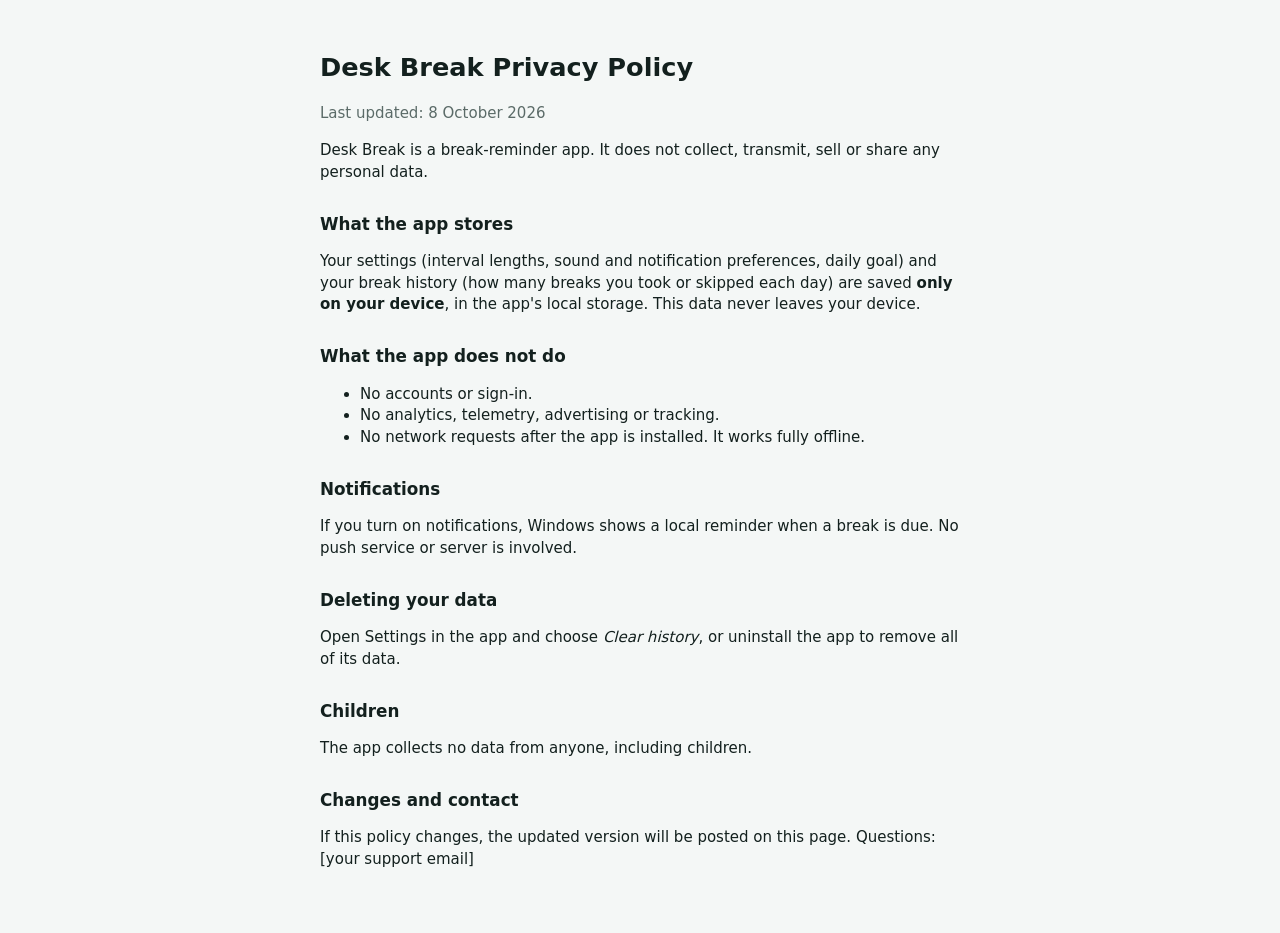
==== privacy.html @ 172990c3 "Initial release 1.0.0" ====
<!doctype html>
<html lang="en">
<head>
  <meta charset="utf-8">
  <meta name="viewport" content="width=device-width, initial-scale=1">
  <title>Desk Break · Privacy Policy</title>
  <link rel="icon" type="image/png" sizes="32x32" href="icons/favicon-32.png">
  <link rel="stylesheet" href="styles.css">
  <style>
    main { max-width: 680px; margin: 0 auto; padding: 32px 20px 48px; }
    h1 { font-size: 1.6rem; }
    h2 { margin-top: 28px; }
    p, li { color: var(--text); }
    .updated { color: var(--muted); }
  </style>
</head>
<body>
  <main>
    <h1>Desk Break Privacy Policy</h1>
    <p class="updated">Last updated: 8 October 2026</p>

    <p>Desk Break is a break-reminder app. It does not collect, transmit, sell or share any personal data.</p>

    <h2>What the app stores</h2>
    <p>Your settings (interval lengths, sound and notification preferences, daily goal) and your break history (how many breaks you took or skipped each day) are saved <strong>only on your device</strong>, in the app's local storage. This data never leaves your device.</p>

    <h2>What the app does not do</h2>
    <ul>
      <li>No accounts or sign-in.</li>
      <li>No analytics, telemetry, advertising or tracking.</li>
      <li>No network requests after the app is installed. It works fully offline.</li>
    </ul>

    <h2>Notifications</h2>
    <p>If you turn on notifications, Windows shows a local reminder when a break is due. No push service or server is involved.</p>

    <h2>Deleting your data</h2>
    <p>Open Settings in the app and choose <em>Clear history</em>, or uninstall the app to remove all of its data.</p>

    <h2>Children</h2>
    <p>The app collects no data from anyone, including children.</p>

    <h2>Changes and contact</h2>
    <p>If this policy changes, the updated version will be posted on this page. Questions: <span>[your support email]</span></p>
  </main>
</body>
</html>
---- styles.css ----
:root {
  --bg: #f4f7f6;
  --card: #ffffff;
  --text: #13201e;
  --muted: #5b6b68;
  --line: #dfe7e5;
  --accent: #0f766e;
  --accent-strong: #0b5f58;
  --accent-soft: #d5efeb;
  --on-accent: #ffffff;
  --warn: #b45309;
  --warn-soft: #fdf0dc;
  --danger: #b42318;
  --shadow: 0 1px 2px rgb(16 40 36 / 6%), 0 8px 24px rgb(16 40 36 / 6%);
  color-scheme: light;
}

@media (prefers-color-scheme: dark) {
  :root {
    --bg: #0e1513;
    --card: #17211f;
    --text: #e6eeec;
    --muted: #9db0ac;
    --line: #2a3835;
    --accent: #2dd4bf;
    --accent-strong: #5eead4;
    --accent-soft: #163f3a;
    --on-accent: #062a26;
    --warn: #fbbf24;
    --warn-soft: #3a2c10;
    --danger: #f97066;
    --shadow: 0 1px 2px rgb(0 0 0 / 30%), 0 8px 24px rgb(0 0 0 / 25%);
    color-scheme: dark;
  }
}

* { box-sizing: border-box; }
[hidden] { display: none !important; }

html, body { margin: 0; }
body {
  font-family: "Segoe UI Variable Text", "Segoe UI", system-ui, -apple-system, Roboto, sans-serif;
  background: var(--bg);
  color: var(--text);
  font-size: 15px;
  line-height: 1.45;
  min-height: 100vh;
  -webkit-font-smoothing: antialiased;
}

.visually-hidden {
  position: absolute; width: 1px; height: 1px; overflow: hidden;
  clip: rect(0 0 0 0); white-space: nowrap;
}

/* ---------- top bar ---------- */

.topbar {
  display: flex; align-items: center; justify-content: space-between;
  padding: 12px clamp(16px, 4vw, 32px);
}
.brand { display: flex; align-items: center; gap: 10px; font-weight: 600; font-size: 1.05rem; }
.brand img { border-radius: 7px; }

.icon-btn {
  display: grid; place-items: center;
  width: 40px; height: 40px; border-radius: 10px;
  border: 0; background: transparent; color: var(--muted); cursor: pointer;
}
.icon-btn:hover { background: var(--accent-soft); color: var(--text); }

/* ---------- layout ---------- */

.layout {
  display: grid;
  grid-template-columns: minmax(0, 1.25fr) minmax(0, 1fr);
  gap: 20px;
  padding: 4px clamp(16px, 4vw, 32px) 32px;
  max-width: 1080px;
  margin: 0 auto;
}
@media (max-width: 760px) {
  .layout { grid-template-columns: 1fr; }
}

.card {
  background: var(--card);
  border: 1px solid var(--line);
  border-radius: 16px;
  padding: 24px;
  box-shadow: var(--shadow);
}
h2 { font-size: 1.05rem; margin: 0 0 14px; }
h3 { font-size: .9rem; margin: 22px 0 10px; color: var(--muted); font-weight: 600; }

.row { display: flex; flex-wrap: wrap; gap: 10px; }
.row.center { justify-content: center; }
.row.end { justify-content: space-between; align-items: center; margin-top: 18px; }

/* ---------- buttons ---------- */

.btn {
  display: inline-flex; align-items: center; justify-content: center; gap: 8px;
  min-height: 40px; padding: 8px 16px;
  font: inherit; font-weight: 600;
  border-radius: 10px; cursor: pointer;
  border: 1px solid var(--line);
  background: var(--card); color: var(--text);
  transition: background .15s, border-color .15s, transform .05s;
}
.btn:hover { border-color: var(--accent); }
.btn:active { transform: translateY(1px); }
.btn.primary { background: var(--accent); border-color: var(--accent); color: var(--on-accent); }
.btn.primary:hover { background: var(--accent-strong); border-color: var(--accent-strong); }
.btn.ghost { background: transparent; border-color: transparent; color: var(--muted); }
.btn.ghost:hover { color: var(--text); background: var(--accent-soft); }
.btn.danger { color: var(--danger); }
.btn.wide { min-width: 150px; }
.btn:focus-visible, .icon-btn:focus-visible, select:focus-visible, input:focus-visible, summary:focus-visible {
  outline: 3px solid var(--accent); outline-offset: 2px;
}

kbd {
  font: 600 .7rem/1 "Cascadia Mono", Consolas, monospace;
  padding: 3px 5px; border-radius: 5px;
  border: 1px solid currentColor; opacity: .55;
}

/* ---------- timer ---------- */

.timer-card { display: flex; flex-direction: column; align-items: center; gap: 18px; }

.ring-wrap { position: relative; width: min(300px, 70vw); aspect-ratio: 1; margin-top: 6px; }
.ring { width: 100%; height: 100%; transform: rotate(-90deg); }
.ring-track { fill: none; stroke: var(--accent-soft); stroke-width: 12; }
.ring-progress {
  fill: none; stroke: var(--accent); stroke-width: 12; stroke-linecap: round;
  stroke-dasharray: 552.92; stroke-dashoffset: 0;
  transition: stroke-dashoffset .25s linear, stroke .3s;
}
.ring-label { position: absolute; inset: 0; display: grid; place-content: center; text-align: center; }
.time {
  font-family: "Segoe UI Variable Display", "Segoe UI", system-ui, sans-serif;
  font-size: clamp(2.6rem, 9vw, 3.6rem); font-weight: 600;
  font-variant-numeric: tabular-nums; letter-spacing: -.02em;
}
.sub { color: var(--muted); }

.status { margin: 0; color: var(--muted); text-align: center; min-height: 1.45em; }

.is-due .ring-progress { stroke: var(--warn); }

.due-banner {
  width: 100%;
  display: flex; flex-direction: column; align-items: center; gap: 6px;
  padding: 16px; border-radius: 12px;
  background: var(--warn-soft); text-align: center;
  animation: pop .3s ease-out;
}
.due-banner strong { font-size: 1.1rem; }
.due-banner .row { justify-content: center; margin-top: 8px; }

@keyframes pop { from { transform: scale(.97); opacity: 0; } to { transform: none; opacity: 1; } }

/* ---------- stats ---------- */

.tiles { display: grid; grid-template-columns: repeat(3, 1fr); gap: 10px; }
.tile { background: var(--bg); border-radius: 12px; padding: 12px; text-align: center; }
.big { font-size: 1.7rem; font-weight: 700; font-variant-numeric: tabular-nums; }
.label { font-size: .8rem; color: var(--muted); }

.goal-bar { height: 8px; border-radius: 99px; background: var(--accent-soft); margin-top: 14px; overflow: hidden; }
.goal-bar div { height: 100%; width: 0; background: var(--accent); border-radius: inherit; transition: width .4s; }

.week { display: grid; grid-template-columns: repeat(7, 1fr); gap: 8px; height: 140px; }
.day { display: flex; flex-direction: column; align-items: center; gap: 4px; min-width: 0; }
.day .count { font-size: .75rem; color: var(--muted); height: 1em; font-variant-numeric: tabular-nums; }
.day .bar {
  flex: 1; width: 100%; max-width: 34px;
  display: flex; align-items: flex-end;
  background: var(--bg); border-radius: 6px; overflow: hidden;
}
.day .bar div { width: 100%; background: var(--accent); opacity: .55; border-radius: 6px 6px 0 0; transition: height .4s; }
.day.today .bar div { opacity: 1; }
.day .wd { font-size: .75rem; color: var(--muted); }
.day.today .wd { color: var(--text); font-weight: 700; }

.hint { color: var(--muted); font-size: .85rem; margin: 12px 0 0; }
.hint.small { font-size: .8rem; text-align: center; }
.hint a { color: var(--accent); }

/* ---------- break overlay ---------- */

.overlay {
  position: fixed; inset: 0; z-index: 10;
  display: grid; place-items: center;
  padding: 20px;
  background: color-mix(in srgb, var(--bg) 92%, transparent);
  backdrop-filter: blur(6px);
  animation: fade .25s ease-out;
}
@keyframes fade { from { opacity: 0; } to { opacity: 1; } }

.break-panel {
  width: min(560px, 100%);
  background: var(--card); border: 1px solid var(--line); border-radius: 20px;
  box-shadow: var(--shadow);
  padding: 32px 28px;
  display: flex; flex-direction: column; align-items: center; gap: 14px;
  text-align: center;
}
.break-panel h2 { font-size: 1.5rem; margin: 0; }
.tag {
  font-size: .75rem; font-weight: 700; text-transform: uppercase; letter-spacing: .08em;
  color: var(--accent); background: var(--accent-soft);
  padding: 4px 10px; border-radius: 99px;
}
.illustration { font-size: 4.2rem; line-height: 1.1; animation: breathe 4s ease-in-out infinite; }
@keyframes breathe { 50% { transform: scale(1.08); } }
.instruction { font-size: 1.1rem; margin: 0; max-width: 42ch; min-height: 3em; }

.break-timer { position: relative; width: 110px; height: 110px; }
.ring.small .ring-track, .ring.small .ring-progress { stroke-width: 14; }
.break-seconds {
  position: absolute; inset: 0; display: grid; place-items: center;
  font-size: 2rem; font-weight: 700; font-variant-numeric: tabular-nums;
}

.dots { display: flex; gap: 8px; min-height: 8px; }
.dots span { width: 8px; height: 8px; border-radius: 50%; background: var(--line); transition: background .2s, transform .2s; }
.dots span.done { background: var(--accent); }
.dots span.current { background: var(--accent); transform: scale(1.4); }

/* ---------- settings ---------- */

dialog {
  width: min(440px, calc(100vw - 32px));
  border: 1px solid var(--line); border-radius: 16px;
  background: var(--card); color: var(--text);
  padding: 24px; box-shadow: var(--shadow);
}
dialog::backdrop { background: rgb(0 0 0 / 35%); }

.field { display: flex; justify-content: space-between; align-items: center; gap: 12px; margin-bottom: 12px; }
.field span { font-weight: 600; }
select {
  font: inherit; color: var(--text); background: var(--bg);
  border: 1px solid var(--line); border-radius: 8px; padding: 7px 10px;
  max-width: 60%;
}
.check { display: flex; align-items: center; gap: 10px; margin: 10px 0; cursor: pointer; }
.check input { width: 18px; height: 18px; accent-color: var(--accent); }

.shortcuts { margin-top: 16px; border-top: 1px solid var(--line); padding-top: 12px; }
.shortcuts summary { cursor: pointer; font-weight: 600; }
.shortcuts dl { display: grid; grid-template-columns: auto 1fr; gap: 6px 14px; margin: 12px 0 0; }
.shortcuts dt { text-align: right; }
.shortcuts dd { margin: 0; color: var(--muted); }

@media (prefers-reduced-motion: reduce) {
  *, *::before, *::after { animation: none !important; transition: none !important; }
}
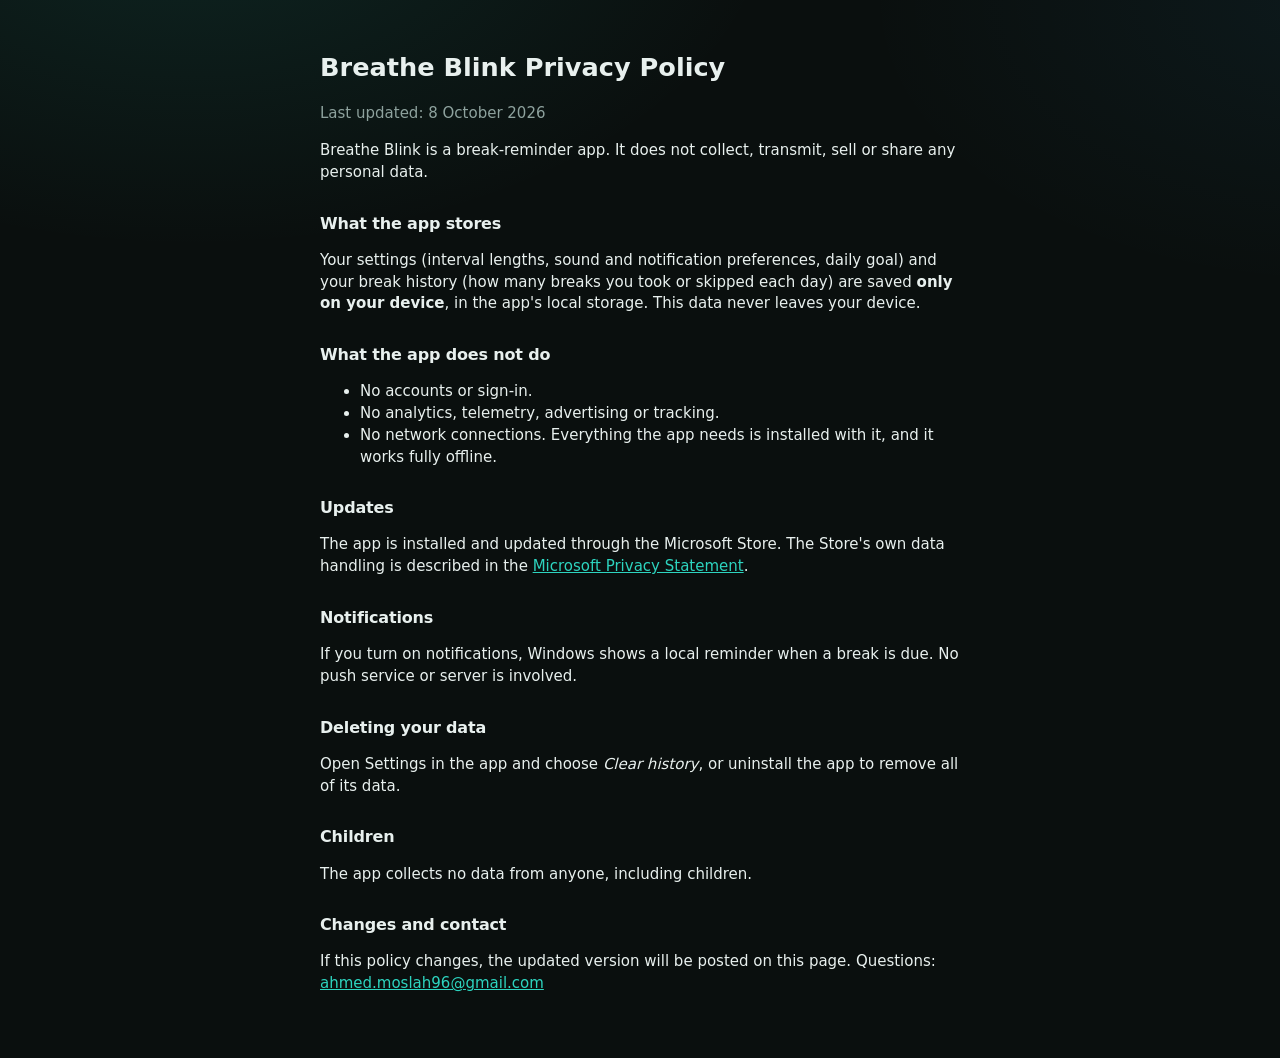
==== commit f80c88e7: "Retire the web app: keep only the Breathe Blink privacy policy Co-Authored-By: Claude Opus 5.5 <nore" ====
--- a/privacy.html
+++ b/privacy.html
@@ -3,7 +3,7 @@
 <head>
   <meta charset="utf-8">
   <meta name="viewport" content="width=device-width, initial-scale=1">
-  <title>Desk Break · Privacy Policy</title>
+  <title>Breathe Blink · Privacy Policy</title>
   <link rel="icon" type="image/png" sizes="32x32" href="icons/favicon-32.png">
   <link rel="stylesheet" href="styles.css">
   <style>
@@ -16,10 +16,10 @@
 </head>
 <body>
   <main>
-    <h1>Desk Break Privacy Policy</h1>
+    <h1>Breathe Blink Privacy Policy</h1>
     <p class="updated">Last updated: 8 October 2026</p>
 
-    <p>Desk Break is a break-reminder app. It does not collect, transmit, sell or share any personal data.</p>
+    <p>Breathe Blink is a break-reminder app. It does not collect, transmit, sell or share any personal data.</p>
 
     <h2>What the app stores</h2>
     <p>Your settings (interval lengths, sound and notification preferences, daily goal) and your break history (how many breaks you took or skipped each day) are saved <strong>only on your device</strong>, in the app's local storage. This data never leaves your device.</p>
@@ -28,8 +28,11 @@
     <ul>
       <li>No accounts or sign-in.</li>
       <li>No analytics, telemetry, advertising or tracking.</li>
-      <li>No network requests after the app is installed. It works fully offline.</li>
+      <li>No network connections. Everything the app needs is installed with it, and it works fully offline.</li>
     </ul>
+
+    <h2>Updates</h2>
+    <p>The app is installed and updated through the Microsoft Store. The Store's own data handling is described in the <a href="https://privacy.microsoft.com/privacystatement" target="_blank" rel="noopener">Microsoft Privacy Statement</a>.</p>
 
     <h2>Notifications</h2>
     <p>If you turn on notifications, Windows shows a local reminder when a break is due. No push service or server is involved.</p>
@@ -41,7 +44,7 @@
     <p>The app collects no data from anyone, including children.</p>
 
     <h2>Changes and contact</h2>
-    <p>If this policy changes, the updated version will be posted on this page. Questions: <span>[your support email]</span></p>
+    <p>If this policy changes, the updated version will be posted on this page. Questions: <a href="mailto:ahmed.moslah96@gmail.com">ahmed.moslah96@gmail.com</a></p>
   </main>
 </body>
 </html>
--- a/styles.css
+++ b/styles.css
@@ -1,37 +1,50 @@
+/* Dark is the default theme; `html.light` switches to the light palette (see applyTheme in app.js). */
 :root {
-  --bg: #f4f7f6;
-  --card: #ffffff;
-  --text: #13201e;
-  --muted: #5b6b68;
-  --line: #dfe7e5;
-  --accent: #0f766e;
-  --accent-strong: #0b5f58;
-  --accent-soft: #d5efeb;
+  --bg: #0a0f0e;
+  --glow-1: rgb(45 212 191 / 11%);
+  --glow-2: rgb(56 189 248 / 6%);
+  --surface: rgb(255 255 255 / 4.5%);
+  --surface-2: rgb(255 255 255 / 7%);
+  --surface-hover: rgb(255 255 255 / 11%);
+  --solid: #111917;
+  --border: rgb(255 255 255 / 8%);
+  --text: #e8f0ee;
+  --muted: #8ea29e;
+  --accent: #2dd4bf;
+  --accent-a: #5eead4;
+  --accent-b: #14b8a6;
+  --accent-soft: rgb(45 212 191 / 14%);
+  --on-accent: #032b26;
+  --warn: #fbbf24;
+  --warn-soft: rgb(251 191 36 / 11%);
+  --danger: #f87171;
+  --shadow: 0 24px 60px rgb(0 0 0 / 40%);
+  --ring-glow: drop-shadow(0 0 14px rgb(45 212 191 / 35%));
+  color-scheme: dark;
+}
+
+:root.light {
+  --bg: #eef3f2;
+  --glow-1: rgb(20 184 166 / 13%);
+  --glow-2: rgb(56 189 248 / 8%);
+  --surface: rgb(255 255 255 / 80%);
+  --surface-2: #f0f5f4;
+  --surface-hover: #e5eeec;
+  --solid: #ffffff;
+  --border: rgb(15 40 36 / 8%);
+  --text: #0f1f1c;
+  --muted: #5b6e6a;
+  --accent: #0d9488;
+  --accent-a: #14b8a6;
+  --accent-b: #0f766e;
+  --accent-soft: rgb(13 148 136 / 12%);
   --on-accent: #ffffff;
   --warn: #b45309;
   --warn-soft: #fdf0dc;
   --danger: #b42318;
-  --shadow: 0 1px 2px rgb(16 40 36 / 6%), 0 8px 24px rgb(16 40 36 / 6%);
+  --shadow: 0 16px 40px rgb(16 40 36 / 10%);
+  --ring-glow: none;
   color-scheme: light;
-}
-
-@media (prefers-color-scheme: dark) {
-  :root {
-    --bg: #0e1513;
-    --card: #17211f;
-    --text: #e6eeec;
-    --muted: #9db0ac;
-    --line: #2a3835;
-    --accent: #2dd4bf;
-    --accent-strong: #5eead4;
-    --accent-soft: #163f3a;
-    --on-accent: #062a26;
-    --warn: #fbbf24;
-    --warn-soft: #3a2c10;
-    --danger: #f97066;
-    --shadow: 0 1px 2px rgb(0 0 0 / 30%), 0 8px 24px rgb(0 0 0 / 25%);
-    color-scheme: dark;
-  }
 }
 
 * { box-sizing: border-box; }
@@ -40,13 +53,22 @@
 html, body { margin: 0; }
 body {
   font-family: "Segoe UI Variable Text", "Segoe UI", system-ui, -apple-system, Roboto, sans-serif;
-  background: var(--bg);
+  background:
+    radial-gradient(900px 520px at 15% -10%, var(--glow-1), transparent 65%),
+    radial-gradient(800px 480px at 105% 0%, var(--glow-2), transparent 60%),
+    var(--bg);
+  background-attachment: fixed;
   color: var(--text);
   font-size: 15px;
   line-height: 1.45;
   min-height: 100vh;
   -webkit-font-smoothing: antialiased;
-}
+  display: flex; flex-direction: column;
+}
+/* Center the cards vertically when the window is taller than they are. */
+body > main { margin-block: auto; }
+
+a { color: var(--accent); }
 
 .visually-hidden {
   position: absolute; width: 1px; height: 1px; overflow: hidden;
@@ -57,136 +79,163 @@
 
 .topbar {
   display: flex; align-items: center; justify-content: space-between;
-  padding: 12px clamp(16px, 4vw, 32px);
-}
-.brand { display: flex; align-items: center; gap: 10px; font-weight: 600; font-size: 1.05rem; }
-.brand img { border-radius: 7px; }
+  padding: 14px clamp(16px, 4vw, 32px);
+  width: 100%; max-width: 1080px; margin: 0 auto;
+}
+.brand { display: flex; align-items: center; gap: 10px; font-weight: 600; font-size: 1rem; letter-spacing: -.01em; }
+.brand img { border-radius: 8px; }
 
 .icon-btn {
   display: grid; place-items: center;
-  width: 40px; height: 40px; border-radius: 10px;
-  border: 0; background: transparent; color: var(--muted); cursor: pointer;
-}
-.icon-btn:hover { background: var(--accent-soft); color: var(--text); }
+  width: 38px; height: 38px; border-radius: 12px;
+  border: 1px solid var(--border); background: var(--surface); color: var(--muted); cursor: pointer;
+  transition: background .15s, color .15s;
+}
+.icon-btn:hover { background: var(--surface-hover); color: var(--text); }
 
 /* ---------- layout ---------- */
 
 .layout {
   display: grid;
-  grid-template-columns: minmax(0, 1.25fr) minmax(0, 1fr);
-  gap: 20px;
+  grid-template-columns: minmax(0, 1.2fr) minmax(0, 1fr);
+  gap: 16px;
   padding: 4px clamp(16px, 4vw, 32px) 32px;
+  width: 100%;
   max-width: 1080px;
-  margin: 0 auto;
+  margin-inline: auto;
 }
 @media (max-width: 760px) {
   .layout { grid-template-columns: 1fr; }
 }
 
 .card {
-  background: var(--card);
-  border: 1px solid var(--line);
-  border-radius: 16px;
+  background: var(--surface);
+  border: 1px solid var(--border);
+  border-radius: 22px;
   padding: 24px;
-  box-shadow: var(--shadow);
-}
-h2 { font-size: 1.05rem; margin: 0 0 14px; }
-h3 { font-size: .9rem; margin: 22px 0 10px; color: var(--muted); font-weight: 600; }
-
-.row { display: flex; flex-wrap: wrap; gap: 10px; }
+  backdrop-filter: blur(20px);
+}
+h2 { font-size: 1rem; font-weight: 600; margin: 0 0 14px; letter-spacing: -.01em; }
+h3 { font-size: .78rem; margin: 22px 0 10px; color: var(--muted); font-weight: 600; text-transform: uppercase; letter-spacing: .08em; }
+
+.row { display: flex; flex-wrap: wrap; gap: 8px; }
 .row.center { justify-content: center; }
-.row.end { justify-content: space-between; align-items: center; margin-top: 18px; }
+.row.end { justify-content: space-between; align-items: center; margin-top: 20px; }
 
 /* ---------- buttons ---------- */
 
 .btn {
   display: inline-flex; align-items: center; justify-content: center; gap: 8px;
-  min-height: 40px; padding: 8px 16px;
-  font: inherit; font-weight: 600;
-  border-radius: 10px; cursor: pointer;
-  border: 1px solid var(--line);
-  background: var(--card); color: var(--text);
-  transition: background .15s, border-color .15s, transform .05s;
-}
-.btn:hover { border-color: var(--accent); }
-.btn:active { transform: translateY(1px); }
-.btn.primary { background: var(--accent); border-color: var(--accent); color: var(--on-accent); }
-.btn.primary:hover { background: var(--accent-strong); border-color: var(--accent-strong); }
+  min-height: 40px; padding: 8px 18px;
+  font: inherit; font-weight: 600; font-size: .93rem;
+  border-radius: 999px; cursor: pointer;
+  border: 1px solid var(--border);
+  background: var(--surface-2); color: var(--text);
+  transition: background .15s, box-shadow .2s, transform .05s, filter .15s;
+}
+.btn:hover { background: var(--surface-hover); }
+.btn:active { transform: scale(.98); }
+.btn.primary {
+  background: linear-gradient(135deg, var(--accent-a), var(--accent-b));
+  border-color: transparent; color: var(--on-accent);
+  box-shadow: 0 6px 20px rgb(20 184 166 / 25%);
+}
+.btn.primary:hover { filter: brightness(1.07); }
 .btn.ghost { background: transparent; border-color: transparent; color: var(--muted); }
-.btn.ghost:hover { color: var(--text); background: var(--accent-soft); }
+.btn.ghost:hover { color: var(--text); background: var(--surface-2); }
 .btn.danger { color: var(--danger); }
 .btn.wide { min-width: 150px; }
 .btn:focus-visible, .icon-btn:focus-visible, select:focus-visible, input:focus-visible, summary:focus-visible {
-  outline: 3px solid var(--accent); outline-offset: 2px;
+  outline: 2px solid var(--accent); outline-offset: 3px;
 }
 
 kbd {
-  font: 600 .7rem/1 "Cascadia Mono", Consolas, monospace;
-  padding: 3px 5px; border-radius: 5px;
-  border: 1px solid currentColor; opacity: .55;
-}
+  font: 600 .68rem/1 "Cascadia Mono", Consolas, monospace;
+  padding: 3px 6px; border-radius: 6px;
+  background: rgb(127 127 127 / 16%); opacity: .75;
+}
+.btn.primary kbd { background: rgb(0 0 0 / 14%); }
 
 /* ---------- timer ---------- */
 
-.timer-card { display: flex; flex-direction: column; align-items: center; gap: 18px; }
-
-.ring-wrap { position: relative; width: min(300px, 70vw); aspect-ratio: 1; margin-top: 6px; }
-.ring { width: 100%; height: 100%; transform: rotate(-90deg); }
-.ring-track { fill: none; stroke: var(--accent-soft); stroke-width: 12; }
+.timer-card { display: flex; flex-direction: column; align-items: center; gap: 18px; padding-block: 28px; }
+
+.ring-wrap { position: relative; width: min(290px, 70vw); aspect-ratio: 1; margin-top: 4px; }
+.ring { width: 100%; height: 100%; transform: rotate(-90deg); overflow: visible; }
+.ring-wrap .ring, .break-timer .ring { filter: var(--ring-glow); }
+.ring-track { fill: none; stroke: var(--surface-2); stroke-width: 10; }
 .ring-progress {
-  fill: none; stroke: var(--accent); stroke-width: 12; stroke-linecap: round;
+  fill: none; stroke: url(#ringGradient); stroke-width: 10; stroke-linecap: round;
   stroke-dasharray: 552.92; stroke-dashoffset: 0;
   transition: stroke-dashoffset .25s linear, stroke .3s;
 }
-.ring-label { position: absolute; inset: 0; display: grid; place-content: center; text-align: center; }
+.ring-label { position: absolute; inset: 0; display: grid; place-content: center; text-align: center; gap: 2px; }
 .time {
   font-family: "Segoe UI Variable Display", "Segoe UI", system-ui, sans-serif;
-  font-size: clamp(2.6rem, 9vw, 3.6rem); font-weight: 600;
-  font-variant-numeric: tabular-nums; letter-spacing: -.02em;
-}
-.sub { color: var(--muted); }
+  font-size: clamp(2.8rem, 10vw, 4.2rem); font-weight: 600; line-height: 1;
+  font-variant-numeric: tabular-nums; letter-spacing: -.035em;
+}
+.sub {
+  justify-self: center; margin-top: 8px;
+  font-size: .8rem; font-weight: 600; color: var(--accent);
+  background: var(--accent-soft); padding: 3px 10px; border-radius: 999px;
+}
 
 .status { margin: 0; color: var(--muted); text-align: center; min-height: 1.45em; }
 
 .is-due .ring-progress { stroke: var(--warn); }
+.is-due .ring-wrap .ring { filter: drop-shadow(0 0 14px rgb(251 191 36 / 30%)); }
+.is-due .sub { color: var(--warn); background: var(--warn-soft); }
 
 .due-banner {
   width: 100%;
-  display: flex; flex-direction: column; align-items: center; gap: 6px;
-  padding: 16px; border-radius: 12px;
-  background: var(--warn-soft); text-align: center;
+  display: flex; flex-direction: column; align-items: center; gap: 4px;
+  padding: 16px; border-radius: 16px;
+  background: var(--warn-soft); border: 1px solid rgb(251 191 36 / 22%);
+  text-align: center;
   animation: pop .3s ease-out;
 }
-.due-banner strong { font-size: 1.1rem; }
-.due-banner .row { justify-content: center; margin-top: 8px; }
+.due-banner strong { font-size: 1.05rem; }
+.due-banner span { color: var(--muted); }
+.due-banner .row { justify-content: center; margin-top: 10px; }
 
 @keyframes pop { from { transform: scale(.97); opacity: 0; } to { transform: none; opacity: 1; } }
 
 /* ---------- stats ---------- */
 
-.tiles { display: grid; grid-template-columns: repeat(3, 1fr); gap: 10px; }
-.tile { background: var(--bg); border-radius: 12px; padding: 12px; text-align: center; }
-.big { font-size: 1.7rem; font-weight: 700; font-variant-numeric: tabular-nums; }
-.label { font-size: .8rem; color: var(--muted); }
-
-.goal-bar { height: 8px; border-radius: 99px; background: var(--accent-soft); margin-top: 14px; overflow: hidden; }
-.goal-bar div { height: 100%; width: 0; background: var(--accent); border-radius: inherit; transition: width .4s; }
-
-.week { display: grid; grid-template-columns: repeat(7, 1fr); gap: 8px; height: 140px; }
-.day { display: flex; flex-direction: column; align-items: center; gap: 4px; min-width: 0; }
-.day .count { font-size: .75rem; color: var(--muted); height: 1em; font-variant-numeric: tabular-nums; }
+.tiles { display: grid; grid-template-columns: repeat(3, 1fr); gap: 8px; }
+.tile { background: var(--surface-2); border-radius: 16px; padding: 14px 12px; }
+.big {
+  font-family: "Segoe UI Variable Display", "Segoe UI", system-ui, sans-serif;
+  font-size: 1.75rem; font-weight: 600; line-height: 1.1; letter-spacing: -.02em;
+  font-variant-numeric: tabular-nums;
+}
+.label { font-size: .78rem; color: var(--muted); margin-top: 2px; }
+
+.goal-bar { height: 6px; border-radius: 99px; background: var(--surface-2); margin-top: 14px; overflow: hidden; }
+.goal-bar div {
+  height: 100%; width: 0; border-radius: inherit; transition: width .4s;
+  background: linear-gradient(90deg, var(--accent-b), var(--accent-a));
+}
+
+.week { display: grid; grid-template-columns: repeat(7, 1fr); gap: 8px; height: 150px; }
+.day { display: flex; flex-direction: column; align-items: center; gap: 6px; min-width: 0; }
+.day .count { font-size: .72rem; color: var(--muted); height: 1em; font-variant-numeric: tabular-nums; }
 .day .bar {
-  flex: 1; width: 100%; max-width: 34px;
+  flex: 1; width: 100%; max-width: 30px;
   display: flex; align-items: flex-end;
-  background: var(--bg); border-radius: 6px; overflow: hidden;
-}
-.day .bar div { width: 100%; background: var(--accent); opacity: .55; border-radius: 6px 6px 0 0; transition: height .4s; }
+  background: var(--surface-2); border-radius: 10px; overflow: hidden;
+}
+.day .bar div {
+  width: 100%; border-radius: 10px; transition: height .4s;
+  background: linear-gradient(180deg, var(--accent-a), var(--accent-b)); opacity: .45;
+}
 .day.today .bar div { opacity: 1; }
-.day .wd { font-size: .75rem; color: var(--muted); }
+.day .wd { font-size: .72rem; color: var(--muted); }
 .day.today .wd { color: var(--text); font-weight: 700; }
 
-.hint { color: var(--muted); font-size: .85rem; margin: 12px 0 0; }
-.hint.small { font-size: .8rem; text-align: center; }
+.hint { color: var(--muted); font-size: .84rem; margin: 14px 0 0; }
+.hint.small { font-size: .78rem; text-align: center; }
 .hint a { color: var(--accent); }
 
 /* ---------- break overlay ---------- */
@@ -195,65 +244,93 @@
   position: fixed; inset: 0; z-index: 10;
   display: grid; place-items: center;
   padding: 20px;
-  background: color-mix(in srgb, var(--bg) 92%, transparent);
-  backdrop-filter: blur(6px);
-  animation: fade .25s ease-out;
+  background:
+    radial-gradient(700px 420px at 50% 30%, var(--glow-1), transparent 70%),
+    color-mix(in srgb, var(--bg) 94%, transparent);
+  backdrop-filter: blur(16px);
+  animation: fade .3s ease-out;
 }
 @keyframes fade { from { opacity: 0; } to { opacity: 1; } }
 
 .break-panel {
   width: min(560px, 100%);
-  background: var(--card); border: 1px solid var(--line); border-radius: 20px;
-  box-shadow: var(--shadow);
-  padding: 32px 28px;
-  display: flex; flex-direction: column; align-items: center; gap: 14px;
+  padding: 24px;
+  display: flex; flex-direction: column; align-items: center; gap: 16px;
   text-align: center;
 }
-.break-panel h2 { font-size: 1.5rem; margin: 0; }
+.break-panel h2 {
+  font-family: "Segoe UI Variable Display", "Segoe UI", system-ui, sans-serif;
+  font-size: 1.9rem; font-weight: 600; letter-spacing: -.02em; margin: 0;
+}
 .tag {
-  font-size: .75rem; font-weight: 700; text-transform: uppercase; letter-spacing: .08em;
+  font-size: .72rem; font-weight: 700; text-transform: uppercase; letter-spacing: .1em;
   color: var(--accent); background: var(--accent-soft);
-  padding: 4px 10px; border-radius: 99px;
-}
-.illustration { font-size: 4.2rem; line-height: 1.1; animation: breathe 4s ease-in-out infinite; }
+  padding: 5px 12px; border-radius: 99px;
+}
+.illustration { font-size: 4.6rem; line-height: 1.1; animation: breathe 4s ease-in-out infinite; }
 @keyframes breathe { 50% { transform: scale(1.08); } }
-.instruction { font-size: 1.1rem; margin: 0; max-width: 42ch; min-height: 3em; }
-
-.break-timer { position: relative; width: 110px; height: 110px; }
-.ring.small .ring-track, .ring.small .ring-progress { stroke-width: 14; }
+.instruction { font-size: 1.15rem; margin: 0; max-width: 40ch; min-height: 3em; color: var(--muted); }
+
+.break-timer { position: relative; width: 120px; height: 120px; }
+.ring.small .ring-track, .ring.small .ring-progress { stroke-width: 10; }
 .break-seconds {
   position: absolute; inset: 0; display: grid; place-items: center;
-  font-size: 2rem; font-weight: 700; font-variant-numeric: tabular-nums;
+  font-family: "Segoe UI Variable Display", "Segoe UI", system-ui, sans-serif;
+  font-size: 2.2rem; font-weight: 600; font-variant-numeric: tabular-nums;
 }
 
 .dots { display: flex; gap: 8px; min-height: 8px; }
-.dots span { width: 8px; height: 8px; border-radius: 50%; background: var(--line); transition: background .2s, transform .2s; }
-.dots span.done { background: var(--accent); }
-.dots span.current { background: var(--accent); transform: scale(1.4); }
+.dots span { width: 8px; height: 8px; border-radius: 99px; background: var(--surface-hover); transition: background .2s, width .25s; }
+.dots span.done { background: var(--accent-b); }
+.dots span.current { background: var(--accent); width: 22px; }
 
 /* ---------- settings ---------- */
 
 dialog {
-  width: min(440px, calc(100vw - 32px));
-  border: 1px solid var(--line); border-radius: 16px;
-  background: var(--card); color: var(--text);
+  width: min(460px, calc(100vw - 32px));
+  border: 1px solid var(--border); border-radius: 22px;
+  background: var(--solid); color: var(--text);
   padding: 24px; box-shadow: var(--shadow);
-}
-dialog::backdrop { background: rgb(0 0 0 / 35%); }
-
-.field { display: flex; justify-content: space-between; align-items: center; gap: 12px; margin-bottom: 12px; }
-.field span { font-weight: 600; }
+  max-height: calc(100vh - 32px); overflow-y: auto;
+}
+dialog[open] { animation: pop .2s ease-out; }
+dialog::backdrop { background: rgb(0 0 0 / 50%); backdrop-filter: blur(4px); }
+dialog h2 { font-size: 1.25rem; margin-bottom: 18px; }
+
+.group { background: var(--surface-2); border-radius: 16px; padding: 4px 14px; margin-bottom: 12px; }
+.field, .check {
+  display: flex; justify-content: space-between; align-items: center; gap: 12px;
+  min-height: 44px; margin: 0;
+}
+.group > * + * { border-top: 1px solid var(--border); }
+.field span, .check span { font-weight: 500; }
 select {
-  font: inherit; color: var(--text); background: var(--bg);
-  border: 1px solid var(--line); border-radius: 8px; padding: 7px 10px;
-  max-width: 60%;
-}
-.check { display: flex; align-items: center; gap: 10px; margin: 10px 0; cursor: pointer; }
-.check input { width: 18px; height: 18px; accent-color: var(--accent); }
-
-.shortcuts { margin-top: 16px; border-top: 1px solid var(--line); padding-top: 12px; }
-.shortcuts summary { cursor: pointer; font-weight: 600; }
-.shortcuts dl { display: grid; grid-template-columns: auto 1fr; gap: 6px 14px; margin: 12px 0 0; }
+  font: inherit; font-size: .9rem; color: var(--text); background: var(--solid);
+  border: 1px solid var(--border); border-radius: 10px; padding: 6px 10px;
+  max-width: 60%; cursor: pointer;
+}
+.check { cursor: pointer; }
+
+/* Toggle switch built from a checkbox. */
+.switch {
+  appearance: none; flex: none; margin: 0; cursor: pointer;
+  width: 40px; height: 22px; border-radius: 99px;
+  background: var(--surface-hover); border: 1px solid var(--border);
+  position: relative; transition: background .2s;
+}
+.switch::after {
+  content: ""; position: absolute; top: 2px; left: 2px;
+  width: 16px; height: 16px; border-radius: 50%;
+  background: var(--muted); transition: transform .2s, background .2s;
+}
+.switch:checked { background: var(--accent-b); border-color: transparent; }
+.switch:checked::after { transform: translateX(18px); background: #fff; }
+.switch:disabled { opacity: .4; cursor: not-allowed; }
+.check:has(.switch:disabled) { cursor: default; }
+
+.shortcuts { margin-top: 4px; padding: 10px 14px; background: var(--surface-2); border-radius: 16px; }
+.shortcuts summary { cursor: pointer; font-weight: 500; }
+.shortcuts dl { display: grid; grid-template-columns: auto 1fr; gap: 8px 14px; margin: 12px 0 4px; }
 .shortcuts dt { text-align: right; }
 .shortcuts dd { margin: 0; color: var(--muted); }
 
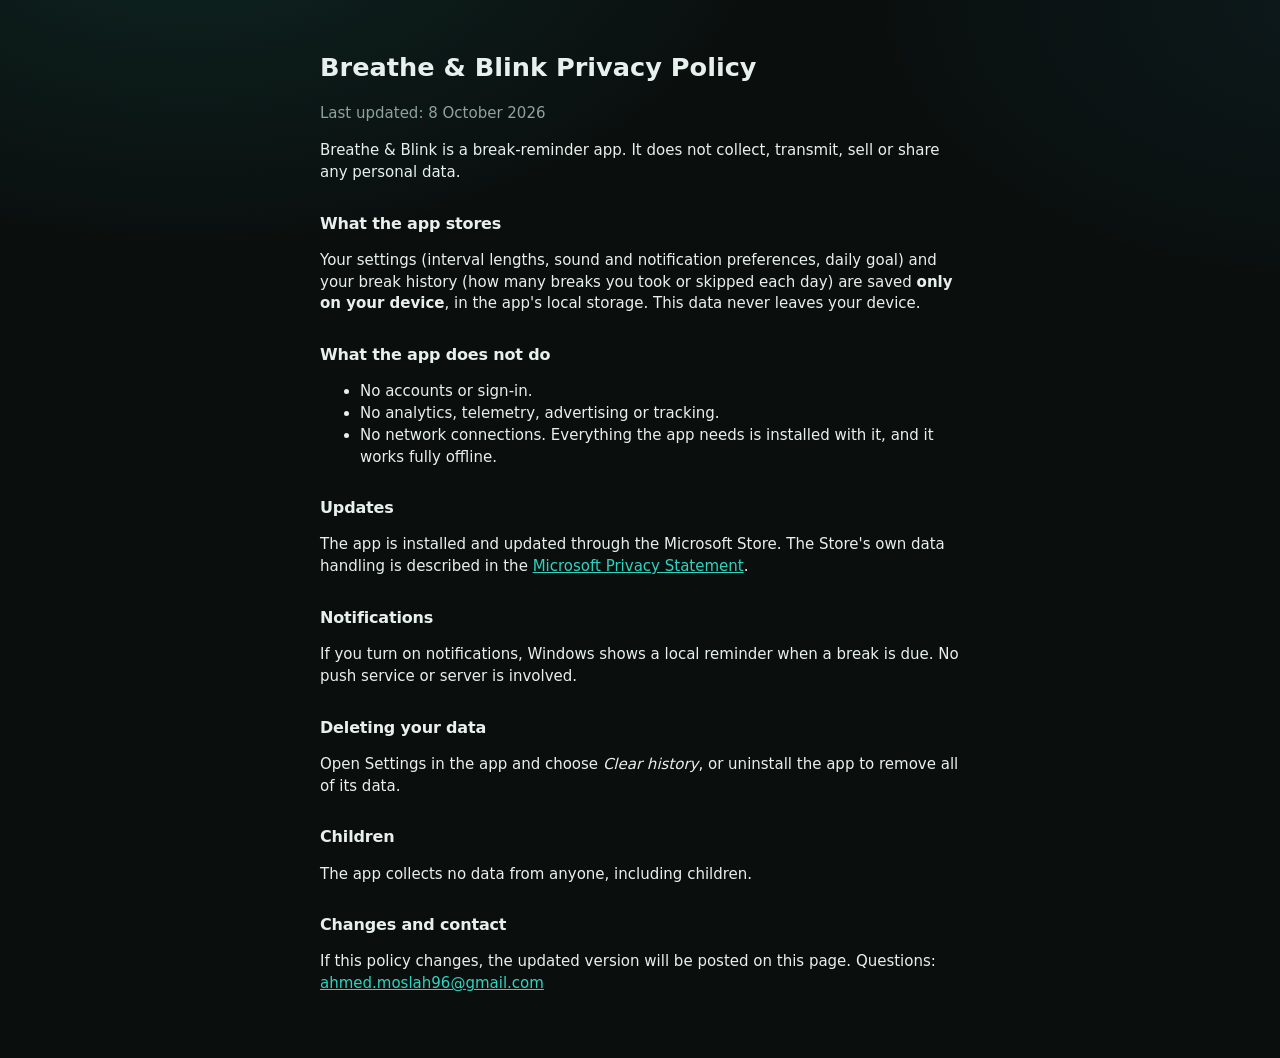
==== commit 6dafaa72: "Use the reserved app name Breathe & Blink Co-Authored-By: Claude Opus 5.5 <noreply@anthropic.com>" ====
--- a/privacy.html
+++ b/privacy.html
@@ -3,7 +3,7 @@
 <head>
   <meta charset="utf-8">
   <meta name="viewport" content="width=device-width, initial-scale=1">
-  <title>Breathe Blink · Privacy Policy</title>
+  <title>Breathe &amp; Blink · Privacy Policy</title>
   <link rel="icon" type="image/png" sizes="32x32" href="icons/favicon-32.png">
   <link rel="stylesheet" href="styles.css">
   <style>
@@ -16,10 +16,10 @@
 </head>
 <body>
   <main>
-    <h1>Breathe Blink Privacy Policy</h1>
+    <h1>Breathe &amp; Blink Privacy Policy</h1>
     <p class="updated">Last updated: 8 October 2026</p>
 
-    <p>Breathe Blink is a break-reminder app. It does not collect, transmit, sell or share any personal data.</p>
+    <p>Breathe &amp; Blink is a break-reminder app. It does not collect, transmit, sell or share any personal data.</p>
 
     <h2>What the app stores</h2>
     <p>Your settings (interval lengths, sound and notification preferences, daily goal) and your break history (how many breaks you took or skipped each day) are saved <strong>only on your device</strong>, in the app's local storage. This data never leaves your device.</p>
